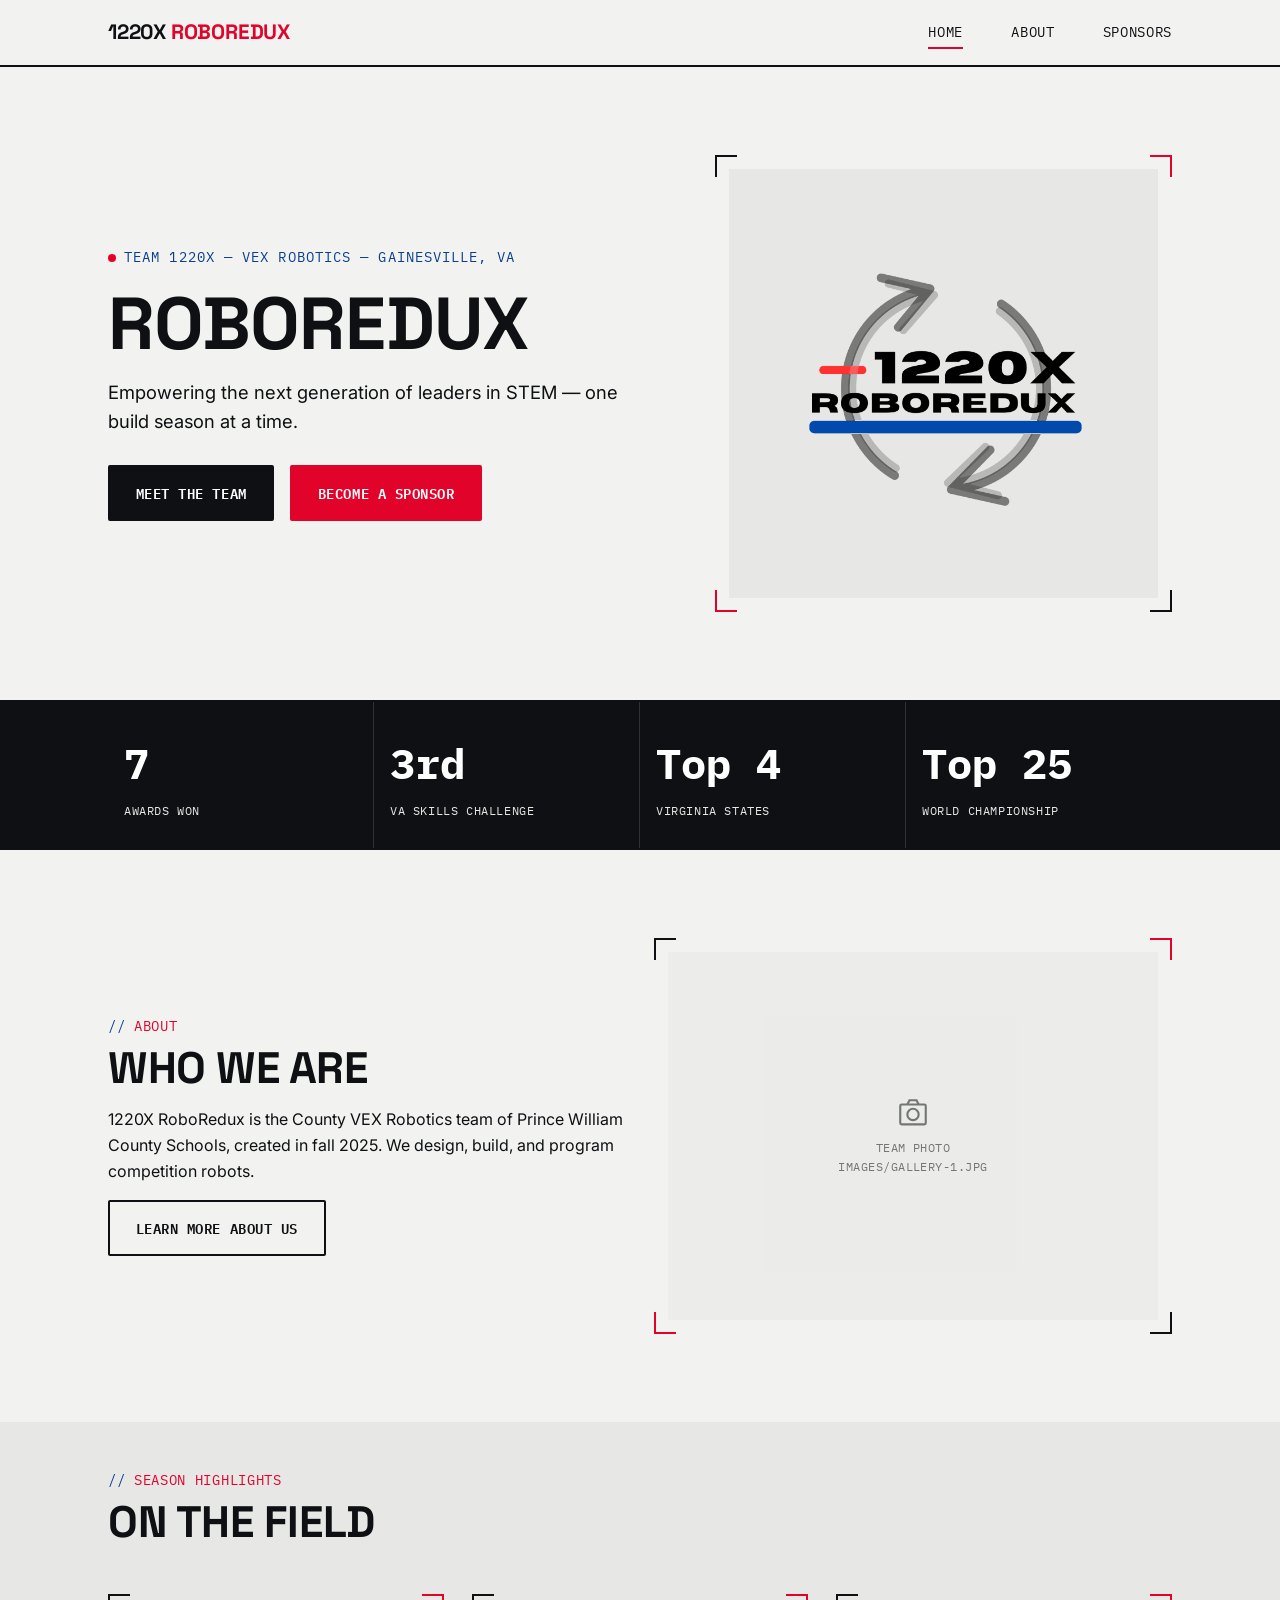
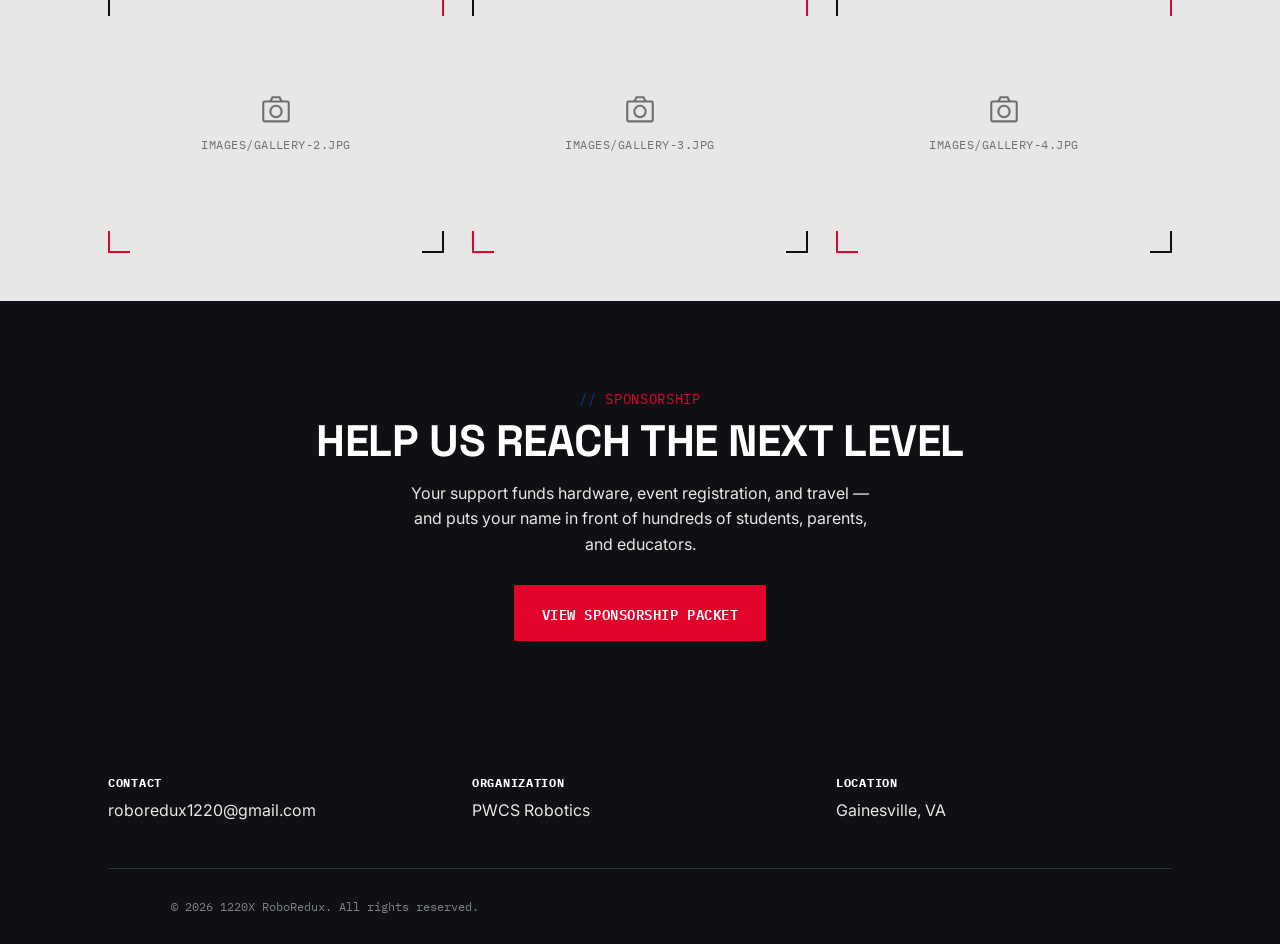
==== index.html @ c2a51fc7 "Increase max-width of hero image to 1500px" ====
<!DOCTYPE html>
<html lang="en">
<head>
  <meta charset="UTF-8">
  <meta name="viewport" content="width=device-width, initial-scale=1.0">
  <title>1220X RoboRedux | VEX Robotics Team</title>
  <meta name="description" content="1220X RoboRedux is a VEX Robotics team from Prince William County Schools in Gainesville, VA, competing and mentoring the next generation of STEM leaders.">

  <!-- Fonts: Space Grotesk (headings), IBM Plex Mono (labels/stats), Inter (body text) -->
  <link rel="preconnect" href="https://fonts.googleapis.com">
  <link rel="preconnect" href="https://fonts.gstatic.com" crossorigin>
  <link href="https://fonts.googleapis.com/css2?family=Space+Grotesk:wght@500;700&family=IBM+Plex+Mono:wght@500;600&family=Inter:wght@400;500;600&display=swap" rel="stylesheet">

  <link rel="stylesheet" href="css/style.css">
</head>
<body>

  <!-- ================= HEADER / NAV ================= -->
  <header class="site-header">
    <div class="container header-inner">
      <a href="index.html" class="logo">
        <!--
          ⚙️ ADD YOUR LOGO HERE (optional)
          See the comment above ".logo-img" in css/style.css for how to
          swap this text for an image once you have a logo file.
        -->
        <span class="logo-text">1220X <span class="logo-highlight">RoboRedux</span></span>
      </a>
      <nav aria-label="Primary">
        <button class="nav-toggle" aria-label="Toggle navigation menu" aria-expanded="false">
          <span></span><span></span><span></span>
        </button>
        <ul class="nav-list">
          <li><a href="index.html" aria-current="page">Home</a></li>
          <li><a href="about.html">About</a></li>
          <li><a href="sponsors.html">Sponsors</a></li>
        </ul>
      </nav>
    </div>
  </header>

  <!-- ================= HERO ================= -->
  <section class="hero">
    <div class="container hero-inner">
      <div>
        <span class="hero-id"><span class="dot"></span>Team 1220X — VEX Robotics — Gainesville, VA</span>

        <!-- ✏️ EDIT ME: your headline -->
        <h1>RoboRedux</h1>

        <!-- ✏️ EDIT ME: your tagline -->
        <p class="hero-tagline">Empowering the next generation of leaders in STEM — one build season at a time.</p>

        <div class="hero-actions">
          <a href="about.html" class="btn btn-dark">Meet the Team</a>
          <a href="sponsors.html" class="btn btn-primary">Become a Sponsor</a>
        </div>
      </div>

      <div class="frame">
        <!--
          This is your logo graphic (images/hero.png). It has a transparent
          background with white/light shapes, so it sits on a grey backing
          square (.hero-photo-bg, defined in css/style.css) to stay visible.
          Want a photo here instead? Delete the whole
          <div class="hero-photo-bg">...</div> block and follow the same
          pattern used for the other image spots on this site.
        -->
        <div class="hero-photo-bg" style="display: flex; align-items: center; justify-content: center;">
 <img src="images/hero.png" alt="1220X RoboRedux logo mark" style="width: 100%; max-width: 1500px; height: auto;">
</div>
      </div>
    </div>
  </section>

  <!-- ================= STAT STRIP ================= -->
  <section class="stat-strip">
    <div class="container stat-grid">
      <!-- ✏️ EDIT ME: update these each season -->
      <div class="stat">
        <div class="stat-value">7</div>
        <div class="stat-label">Awards Won</div>
      </div>
      <div class="stat">
        <div class="stat-value">3rd</div>
        <div class="stat-label">VA Skills Challenge</div>
      </div>
      <div class="stat">
        <div class="stat-value">Top 4</div>
        <div class="stat-label">Virginia States</div>
      </div>
      <div class="stat">
        <div class="stat-value">Top 25</div>
        <div class="stat-label">World Championship</div>
      </div>
    </div>
  </section>

  <!-- ================= WHO WE ARE TEASER ================= -->
  <section class="section">
    <div class="container grid grid--2" style="align-items:center;">
      <div>
        <span class="eyebrow">About</span>
        <h2>Who We Are</h2>
        <!-- ✏️ EDIT ME: short intro paragraph -->
        <p>1220X RoboRedux is the County VEX Robotics team of Prince William County Schools, created in fall 2025. We design, build, and program competition robots.</p>
        <a href="about.html" class="btn btn-outline">Learn More About Us</a>
      </div>
      <div class="frame">
        <!--
          ⚙️ ADD IMAGE HERE: a build-season or competition photo
          Save as images/gallery-1.jpg and swap in an <img> tag like the
          hero photo above.
        -->
        <div class="img-placeholder">
          <svg viewBox="0 0 24 24" fill="none" stroke="currentColor" stroke-width="1.5"><rect x="3" y="6" width="18" height="14" rx="1"/><path d="M8 6l1.5-3h5L16 6"/><circle cx="12" cy="13" r="4"/></svg>
          <span>Team photo<br>images/gallery-1.jpg</span>
        </div>
      </div>
    </div>
  </section>

  <!-- ================= PHOTO STRIP ================= -->
  <section class="section section--tight section--dim">
    <div class="container">
      <div class="section-head">
        <span class="eyebrow">Season Highlights</span>
        <h2>On the Field</h2>
      </div>
      <div class="grid grid--3">
        <!--
          ⚙️ ADD IMAGES HERE: three competition/build photos
          Save as images/gallery-2.jpg, images/gallery-3.jpg, images/gallery-4.jpg
          and replace each placeholder div with an <img> tag.
        -->
        <div class="frame">
          <div class="img-placeholder">
            <svg viewBox="0 0 24 24" fill="none" stroke="currentColor" stroke-width="1.5"><rect x="3" y="6" width="18" height="14" rx="1"/><path d="M8 6l1.5-3h5L16 6"/><circle cx="12" cy="13" r="4"/></svg>
            <span>images/gallery-2.jpg</span>
          </div>
        </div>
        <div class="frame">
          <div class="img-placeholder">
            <svg viewBox="0 0 24 24" fill="none" stroke="currentColor" stroke-width="1.5"><rect x="3" y="6" width="18" height="14" rx="1"/><path d="M8 6l1.5-3h5L16 6"/><circle cx="12" cy="13" r="4"/></svg>
            <span>images/gallery-3.jpg</span>
          </div>
        </div>
        <div class="frame">
          <div class="img-placeholder">
            <svg viewBox="0 0 24 24" fill="none" stroke="currentColor" stroke-width="1.5"><rect x="3" y="6" width="18" height="14" rx="1"/><path d="M8 6l1.5-3h5L16 6"/><circle cx="12" cy="13" r="4"/></svg>
            <span>images/gallery-4.jpg</span>
          </div>
        </div>
      </div>
    </div>
  </section>

  <!-- ================= SPONSOR CTA BAND ================= -->
  <section class="section cta-band">
    <div class="container">
      <span class="eyebrow" style="color:var(--red);">Sponsorship</span>
      <h2>Help Us Reach the Next Level</h2>
      <p>Your support funds hardware, event registration, and travel — and puts your name in front of hundreds of students, parents, and educators.</p>
      <a href="sponsors.html" class="btn btn-primary">View Sponsorship Packet</a>
    </div>
  </section>

  <!-- ================= FOOTER ================= -->
  <footer class="site-footer">
    <div class="container">
      <div class="footer-inner">
        <div class="footer-col">
          <h3>Contact</h3>
          <p><a href="mailto:roboredux1220@gmail.com">roboredux1220@gmail.com</a></p>
        </div>
        <div class="footer-col">
          <h3>Organization</h3>
          <p>PWCS Robotics</p>
        </div>
        <div class="footer-col">
          <h3>Location</h3>
          <p>Gainesville, VA</p>
        </div>
      </div>
      <p class="footer-bottom">&copy; 2026 1220X RoboRedux. All rights reserved.</p>
    </div>
  </footer>

  <script src="js/main.js"></script>
</body>
</html>
---- css/style.css ----
/* =========================================================================
   1220X ROBOREDUX — SITE STYLESHEET
   =========================================================================
   HOW THIS FILE IS ORGANIZED
   1. Fonts
   2. Design tokens (colors, spacing, type) -- CHANGE YOUR COLORS HERE
   3. Reset / base element styles
   4. Layout helpers (container, section, grid)
   5. Buttons
   6. Site header / navigation
   7. "Frame" corner-bracket component (used around photo placeholders)
   8. Hero section
   9. Stat strip ("By the Numbers")
   10. Eyebrow labels + section headings
   11. Cards (info cards, team cards, sponsor tier cards)
   12. Payment / info panel
   13. CTA band (the colored "become a sponsor" banner)
   14. Image placeholder component
   15. Footer
   16. Responsive breakpoints
   17. Motion + accessibility
   ========================================================================= */

/* -------------------------------------------------------------------------
   1. FONTS
   Loaded from Google Fonts in the <head> of each HTML page, not here.
   Space Grotesk  = headings / display text
   IBM Plex Mono  = labels, stats, tags (gives it a "telemetry / readout" feel)
   Inter          = body paragraph text
------------------------------------------------------------------------- */

/* -------------------------------------------------------------------------
   2. DESIGN TOKENS
   ⚙️ EDIT ME: this is the fastest way to reskin the whole site.
   Right now these are pulled from the sponsorship packet's palette
   (black, red, blue) plus tier colors for Bronze/Silver/Gold.
------------------------------------------------------------------------- */
:root {
  /* core palette */
  --ink: #0e1013;         /* near-black, used for text + dark panels */
  --paper: #f2f3f1;       /* page background */
  --paper-dim: #e7e8e5;   /* slightly darker panel background */
  --line: #d3d5d2;        /* hairline borders / dividers */
  --white: #ffffff;

  /* brand accents -- swap these for your exact team colors any time */
  --red: #e2032b;
  --blue: #0b3d91;

  /* sponsorship tier colors */
  --bronze: #b5651d;
  --silver: #8f929a;
  --gold: #c9982b;

  /* type */
  --font-display: "Space Grotesk", "Arial Black", sans-serif;
  --font-mono: "IBM Plex Mono", ui-monospace, monospace;
  --font-body: "Inter", system-ui, -apple-system, sans-serif;

  /* spacing scale */
  --space-xs: 0.5rem;
  --space-sm: 1rem;
  --space-md: 1.75rem;
  --space-lg: 3rem;
  --space-xl: 5.5rem;

  /* layout */
  --container-w: 1120px;
  --radius: 2px; /* keep corners sharp/technical -- raise this if you want a softer look */
}

/* -------------------------------------------------------------------------
   3. RESET / BASE
------------------------------------------------------------------------- */
* { box-sizing: border-box; }
html { scroll-behavior: smooth; }

body {
  margin: 0;
  background: var(--paper);
  color: var(--ink);
  font-family: var(--font-body);
  font-size: 16px;
  line-height: 1.6;
  -webkit-font-smoothing: antialiased;
}

img { max-width: 100%; display: block; }

h1, h2, h3, h4 {
  font-family: var(--font-display);
  font-weight: 700;
  line-height: 1.05;
  margin: 0 0 var(--space-sm);
  letter-spacing: -0.01em;
}

h1 { font-size: clamp(2.6rem, 6vw, 4.6rem); text-transform: uppercase; }
h2 { font-size: clamp(1.9rem, 4vw, 2.75rem); text-transform: uppercase; }
h3 { font-size: 1.25rem; }

p { margin: 0 0 var(--space-sm); max-width: 62ch; }

a { color: inherit; text-decoration: none; }

ul { margin: 0; padding: 0; list-style: none; }

/* keyboard focus visibility -- do not remove, this matters for accessibility */
a:focus-visible,
button:focus-visible {
  outline: 2px solid var(--blue);
  outline-offset: 3px;
}

/* -------------------------------------------------------------------------
   4. LAYOUT HELPERS
------------------------------------------------------------------------- */
.container {
  width: 100%;
  max-width: var(--container-w);
  margin: 0 auto;
  padding: 0 var(--space-md);
}

.section {
  padding: var(--space-xl) 0;
}

.section--tight {
  padding: var(--space-lg) 0;
}

.section--dim {
  background: var(--paper-dim);
}

.grid {
  display: grid;
  gap: var(--space-md);
}

@media (min-width: 760px) {
  .grid--2 { grid-template-columns: 1fr 1fr; }
  .grid--3 { grid-template-columns: repeat(3, 1fr); }
  .grid--4 { grid-template-columns: repeat(4, 1fr); }
}

/* -------------------------------------------------------------------------
   5. BUTTONS
------------------------------------------------------------------------- */
.btn {
  display: inline-flex;
  align-items: center;
  gap: 0.5rem;
  font-family: var(--font-mono);
  font-size: 0.85rem;
  font-weight: 600;
  letter-spacing: 0.04em;
  text-transform: uppercase;
  padding: 0.95rem 1.6rem;
  border: 2px solid var(--ink);
  border-radius: var(--radius);
  cursor: pointer;
  transition: transform 0.15s ease, background 0.15s ease, color 0.15s ease;
}

.btn-primary {
  background: var(--red);
  border-color: var(--red);
  color: var(--white);
}
.btn-primary:hover { background: #b80322; border-color: #b80322; }

.btn-dark {
  background: var(--ink);
  border-color: var(--ink);
  color: var(--white);
}
.btn-dark:hover { background: #000; }

.btn-outline {
  background: transparent;
  border-color: var(--ink);
  color: var(--ink);
}
.btn-outline:hover { background: var(--ink); color: var(--white); }

/* used on dark backgrounds (CTA bands) */
.btn-on-dark {
  background: var(--white);
  border-color: var(--white);
  color: var(--ink);
}
.btn-on-dark:hover { background: var(--red); border-color: var(--red); color: var(--white); }

.btn:hover { transform: translateY(-2px); }

/* -------------------------------------------------------------------------
   6. SITE HEADER / NAVIGATION
------------------------------------------------------------------------- */
.site-header {
  position: sticky;
  top: 0;
  z-index: 50;
  background: var(--paper);
  border-bottom: 2px solid var(--ink);
}

.header-inner {
  display: flex;
  align-items: center;
  justify-content: space-between;
  padding-top: var(--space-sm);
  padding-bottom: var(--space-sm);
}

.logo {
  display: flex;
  align-items: center;
  gap: 0.6rem;
}

/*
  ⚙️ ADD YOUR LOGO IMAGE HERE
  Right now the logo is just styled text so the site works before you have
  a logo file. To swap in your real logo:
    1. Save your logo as images/logo.png
    2. Replace the <span class="logo-text">...</span> block in each HTML
       file's header with:
       <img src="images/logo.png" alt="1220X RoboRedux logo" class="logo-img">
    3. Uncomment the .logo-img rule below if you need to resize it.
*/
/*
.logo-img { height: 40px; width: auto; }
*/

.logo-text {
  font-family: var(--font-display);
  font-weight: 700;
  font-size: 1.3rem;
  text-transform: uppercase;
  letter-spacing: -0.01em;
}
.logo-highlight { color: var(--red); }

.nav-list {
  display: flex;
  align-items: center;
  gap: var(--space-lg);
  font-family: var(--font-mono);
  font-size: 0.85rem;
  text-transform: uppercase;
  letter-spacing: 0.05em;
}

.nav-list a {
  position: relative;
  padding: 0.25rem 0;
}
.nav-list a::after {
  content: "";
  position: absolute;
  left: 0; right: 0; bottom: -4px;
  height: 2px;
  background: var(--red);
  transform: scaleX(0);
  transform-origin: left;
  transition: transform 0.2s ease;
}
.nav-list a:hover::after,
.nav-list a[aria-current="page"]::after {
  transform: scaleX(1);
}

.nav-toggle {
  display: none;
  flex-direction: column;
  justify-content: center;
  gap: 5px;
  width: 32px;
  height: 32px;
  background: transparent;
  border: none;
  cursor: pointer;
  padding: 0;
}
.nav-toggle span {
  display: block;
  height: 2px;
  background: var(--ink);
}

/* -------------------------------------------------------------------------
   7. "FRAME" CORNER-BRACKET COMPONENT
   A recurring visual motif (like a camera/vision targeting frame) that nods
   to the team's sensor + autonomous-programming work. Wraps photo
   placeholders and a couple of highlighted panels around the site.
------------------------------------------------------------------------- */
.frame {
  position: relative;
  padding: 14px;
}
.frame::before,
.frame::after {
  content: "";
  position: absolute;
  inset: 0;
  background-repeat: no-repeat;
  background-size: 22px 22px;
  pointer-events: none;
}
.frame::before {
  background-image:
    linear-gradient(to right, var(--ink) 2px, transparent 2px),
    linear-gradient(to bottom, var(--ink) 2px, transparent 2px),
    linear-gradient(to left, var(--ink) 2px, transparent 2px),
    linear-gradient(to top, var(--ink) 2px, transparent 2px);
  background-position: top left, top left, bottom right, bottom right;
}
.frame::after {
  background-image:
    linear-gradient(to left, var(--red) 2px, transparent 2px),
    linear-gradient(to bottom, var(--red) 2px, transparent 2px),
    linear-gradient(to right, var(--red) 2px, transparent 2px),
    linear-gradient(to top, var(--red) 2px, transparent 2px);
  background-position: top right, top right, bottom left, bottom left;
}

/* -------------------------------------------------------------------------
   8. HERO
------------------------------------------------------------------------- */
.hero {
  padding: var(--space-xl) 0;
}

.hero-inner {
  display: grid;
  gap: var(--space-lg);
  align-items: center;
}

@media (min-width: 860px) {
  .hero-inner { grid-template-columns: 1.1fr 0.9fr; }
}

.hero-id {
  font-family: var(--font-mono);
  font-size: 0.85rem;
  letter-spacing: 0.08em;
  text-transform: uppercase;
  color: var(--blue);
  display: flex;
  align-items: center;
  gap: 0.5rem;
  margin-bottom: var(--space-sm);
}
.hero-id .dot {
  width: 8px;
  height: 8px;
  border-radius: 50%;
  background: var(--red);
  animation: pulse 1.6s ease-in-out infinite;
}

.hero-tagline {
  font-size: 1.15rem;
  max-width: 46ch;
}

.hero-actions {
  display: flex;
  flex-wrap: wrap;
  gap: var(--space-sm);
  margin-top: var(--space-md);
}

/* -------------------------------------------------------------------------
   9. STAT STRIP ("By the Numbers")
------------------------------------------------------------------------- */
.stat-strip {
  border-top: 2px solid var(--ink);
  border-bottom: 2px solid var(--ink);
  background: var(--ink);
  color: var(--paper);
}

.stat-grid {
  display: grid;
  grid-template-columns: repeat(2, 1fr);
}
@media (min-width: 700px) {
  .stat-grid { grid-template-columns: repeat(4, 1fr); }
}

.stat {
  padding: var(--space-md) var(--space-sm);
  border-right: 1px solid rgba(242, 243, 241, 0.15);
  border-bottom: 1px solid rgba(242, 243, 241, 0.15);
}
.stat:nth-child(2n) { border-right: none; }
@media (min-width: 700px) {
  .stat:nth-child(2n) { border-right: 1px solid rgba(242, 243, 241, 0.15); }
  .stat:nth-child(4n) { border-right: none; }
  .stat { border-bottom: none; }
}

.stat-value {
  font-family: var(--font-mono);
  font-size: clamp(1.9rem, 4vw, 2.6rem);
  font-weight: 700;
  color: var(--white);
}
.stat-label {
  font-family: var(--font-mono);
  font-size: 0.75rem;
  text-transform: uppercase;
  letter-spacing: 0.05em;
  color: var(--paper-dim);
  margin-top: 0.25rem;
}

/* -------------------------------------------------------------------------
   10. EYEBROWS + SECTION HEADINGS
------------------------------------------------------------------------- */
.eyebrow {
  font-family: var(--font-mono);
  font-size: 0.85rem;
  color: var(--red);
  text-transform: uppercase;
  letter-spacing: 0.05em;
  margin-bottom: var(--space-xs);
  display: block;
}
.eyebrow::before { content: "// "; color: var(--blue); }

.section-head {
  max-width: 60ch;
  margin-bottom: var(--space-lg);
}

/* -------------------------------------------------------------------------
   11. CARDS
------------------------------------------------------------------------- */
.card {
  background: var(--white);
  border: 2px solid var(--ink);
  padding: var(--space-md);
}

.info-card h3 { margin-bottom: 0.5rem; }
.info-card p { margin-bottom: 0; font-size: 0.95rem; }

/* team member placeholder cards */
.team-card {
  text-align: center;
}
.team-card h4 {
  font-family: var(--font-display);
  font-size: 1rem;
  text-transform: uppercase;
  margin: var(--space-sm) 0 0.15rem;
}
.team-card p {
  font-family: var(--font-mono);
  font-size: 0.8rem;
  color: var(--blue);
  margin: 0;
}

/* sponsorship tier cards */
.tier-card {
  background: var(--white);
  border: 2px solid var(--ink);
  display: flex;
  flex-direction: column;
}
.tier-head {
  padding: var(--space-md);
  color: var(--white);
}
.tier-card--bronze .tier-head { background: var(--bronze); }
.tier-card--silver .tier-head { background: var(--silver); }
.tier-card--gold .tier-head { background: var(--gold); }

.tier-name {
  font-family: var(--font-mono);
  text-transform: uppercase;
  letter-spacing: 0.06em;
  font-size: 0.9rem;
  margin-bottom: 0.35rem;
}
.tier-price {
  font-family: var(--font-display);
  font-size: 1.6rem;
  font-weight: 700;
}

.tier-benefits {
  padding: var(--space-md);
  flex: 1;
}
.tier-benefits li {
  display: flex;
  gap: 0.6rem;
  padding: 0.5rem 0;
  border-bottom: 1px solid var(--line);
  font-size: 0.95rem;
}
.tier-benefits li:last-child { border-bottom: none; }
.tier-benefits li::before {
  content: "+";
  font-family: var(--font-mono);
  color: var(--red);
  font-weight: 700;
}

/* -------------------------------------------------------------------------
   12. PAYMENT / INFO PANEL
------------------------------------------------------------------------- */
.panel {
  background: var(--paper-dim);
  border-left: 4px solid var(--blue);
  padding: var(--space-md) var(--space-lg);
}
.panel h3 { margin-bottom: var(--space-sm); }
.panel-row {
  display: flex;
  gap: 0.75rem;
  padding: 0.6rem 0;
  border-bottom: 1px solid var(--line);
  font-size: 0.95rem;
}
.panel-row:last-child { border-bottom: none; }
.panel-row strong {
  font-family: var(--font-mono);
  font-size: 0.8rem;
  text-transform: uppercase;
  color: var(--blue);
  min-width: 9rem;
  flex-shrink: 0;
}

/* -------------------------------------------------------------------------
   13. CTA BAND
------------------------------------------------------------------------- */
.cta-band {
  background: var(--ink);
  color: var(--white);
  text-align: center;
}
.cta-band h2 { color: var(--white); }
.cta-band p {
  max-width: 46ch;
  margin: 0 auto var(--space-md);
  color: var(--paper-dim);
}
.cta-band .btn { margin: 0 0.4rem; }

/* -------------------------------------------------------------------------
   14. IMAGE PLACEHOLDER
   Used everywhere a real photo will eventually go. See the HTML comments
   next to each one for the exact filename to use when you add your image.
------------------------------------------------------------------------- */
.img-placeholder {
  aspect-ratio: 4 / 3;
  background: var(--paper-dim);
  display: flex;
  flex-direction: column;
  align-items: center;
  justify-content: center;
  gap: 0.5rem;
  color: var(--ink);
  opacity: 0.55;
}
.img-placeholder--wide { aspect-ratio: 16 / 9; }
.img-placeholder--square { aspect-ratio: 1 / 1; }
.img-placeholder svg { width: 34px; height: 34px; }
.img-placeholder span {
  font-family: var(--font-mono);
  font-size: 0.75rem;
  text-transform: uppercase;
  letter-spacing: 0.04em;
  text-align: center;
  padding: 0 1rem;
}

/* -------------------------------------------------------------------------
   15. FOOTER
------------------------------------------------------------------------- */
.site-footer {
  background: var(--ink);
  color: var(--paper-dim);
  padding: var(--space-lg) 0 var(--space-md);
}
.footer-inner {
  display: grid;
  gap: var(--space-md);
  padding-bottom: var(--space-md);
  border-bottom: 1px solid rgba(242, 243, 241, 0.15);
}
@media (min-width: 700px) {
  .footer-inner { grid-template-columns: repeat(3, 1fr); }
}
.footer-col h3 {
  font-family: var(--font-mono);
  font-size: 0.75rem;
  text-transform: uppercase;
  letter-spacing: 0.06em;
  color: var(--white);
  margin-bottom: 0.5rem;
}
.footer-col a:hover { color: var(--red); }
.footer-bottom {
  font-family: var(--font-mono);
  font-size: 0.75rem;
  text-align: center;
  padding-top: var(--space-md);
  margin: 0;
  color: rgba(242, 243, 241, 0.5);
}

/* -------------------------------------------------------------------------
   16. RESPONSIVE — MOBILE NAV
------------------------------------------------------------------------- */
@media (max-width: 759px) {
  .nav-toggle { display: flex; }

  .nav-list {
    position: absolute;
    top: 100%;
    left: 0;
    right: 0;
    flex-direction: column;
    align-items: flex-start;
    gap: 0;
    background: var(--paper);
    border-bottom: 2px solid var(--ink);
    max-height: 0;
    overflow: hidden;
    transition: max-height 0.25s ease;
  }
  .nav-list.is-open { max-height: 260px; }
  .nav-list li { width: 100%; }
  .nav-list a {
    display: block;
    padding: 1rem var(--space-md);
    width: 100%;
  }

  .panel-row { flex-direction: column; gap: 0.15rem; }
  .panel-row strong { min-width: 0; }
}

/* -------------------------------------------------------------------------
   17. MOTION + ACCESSIBILITY
------------------------------------------------------------------------- */
@keyframes pulse {
  0%, 100% { opacity: 1; }
  50% { opacity: 0.25; }
}

@media (prefers-reduced-motion: reduce) {
  html { scroll-behavior: auto; }
  .hero-id .dot { animation: none; }
  .btn:hover { transform: none; }
}

/* -------------------------------------------------------------------------
   18. HERO PHOTO BACKGROUND (for logos/graphics with transparent backgrounds)
------------------------------------------------------------------------- */
.hero-photo-bg {
  aspect-ratio: 1 / 1;
  background: var(--paper-dim);
  display: flex;
  align-items: center;
  justify-content: center;
  padding: var(--space-lg);
}
.hero-photo-bg img {
  max-width: 75%;
  max-height: 75%;
  object-fit: contain;
}

/* -------------------------------------------------------------------------
   19. SPONSOR WALL (companies who currently sponsor the team)
------------------------------------------------------------------------- */
.sponsor-card { text-align: left; }
.sponsor-card .frame { margin-bottom: var(--space-sm); }
.sponsor-card h4 {
  font-family: var(--font-display);
  font-size: 1.05rem;
  text-transform: uppercase;
  margin: 0 0 0.35rem;
}
.sponsor-card p { font-size: 0.9rem; margin-bottom: 0; }

.tier-badge {
  display: inline-block;
  font-family: var(--font-mono);
  font-size: 0.7rem;
  text-transform: uppercase;
  letter-spacing: 0.05em;
  padding: 0.2rem 0.6rem;
  border-radius: 999px;
  color: var(--white);
  margin-bottom: 0.5rem;
}
.tier-badge--bronze { background: var(--bronze); }
.tier-badge--silver { background: var(--silver); }
.tier-badge--gold { background: var(--gold); }

/* -------------------------------------------------------------------------
   20. CENTERED WRAPPING GRID (roster + sponsor wall, so a leftover
   row of cards centers instead of sitting flush left)
------------------------------------------------------------------------- */
.center-grid {
  display: flex;
  flex-wrap: wrap;
  justify-content: center;
  gap: var(--space-md);
}
.center-grid > * {
  flex: 1 1 260px;
  max-width: 320px;
}
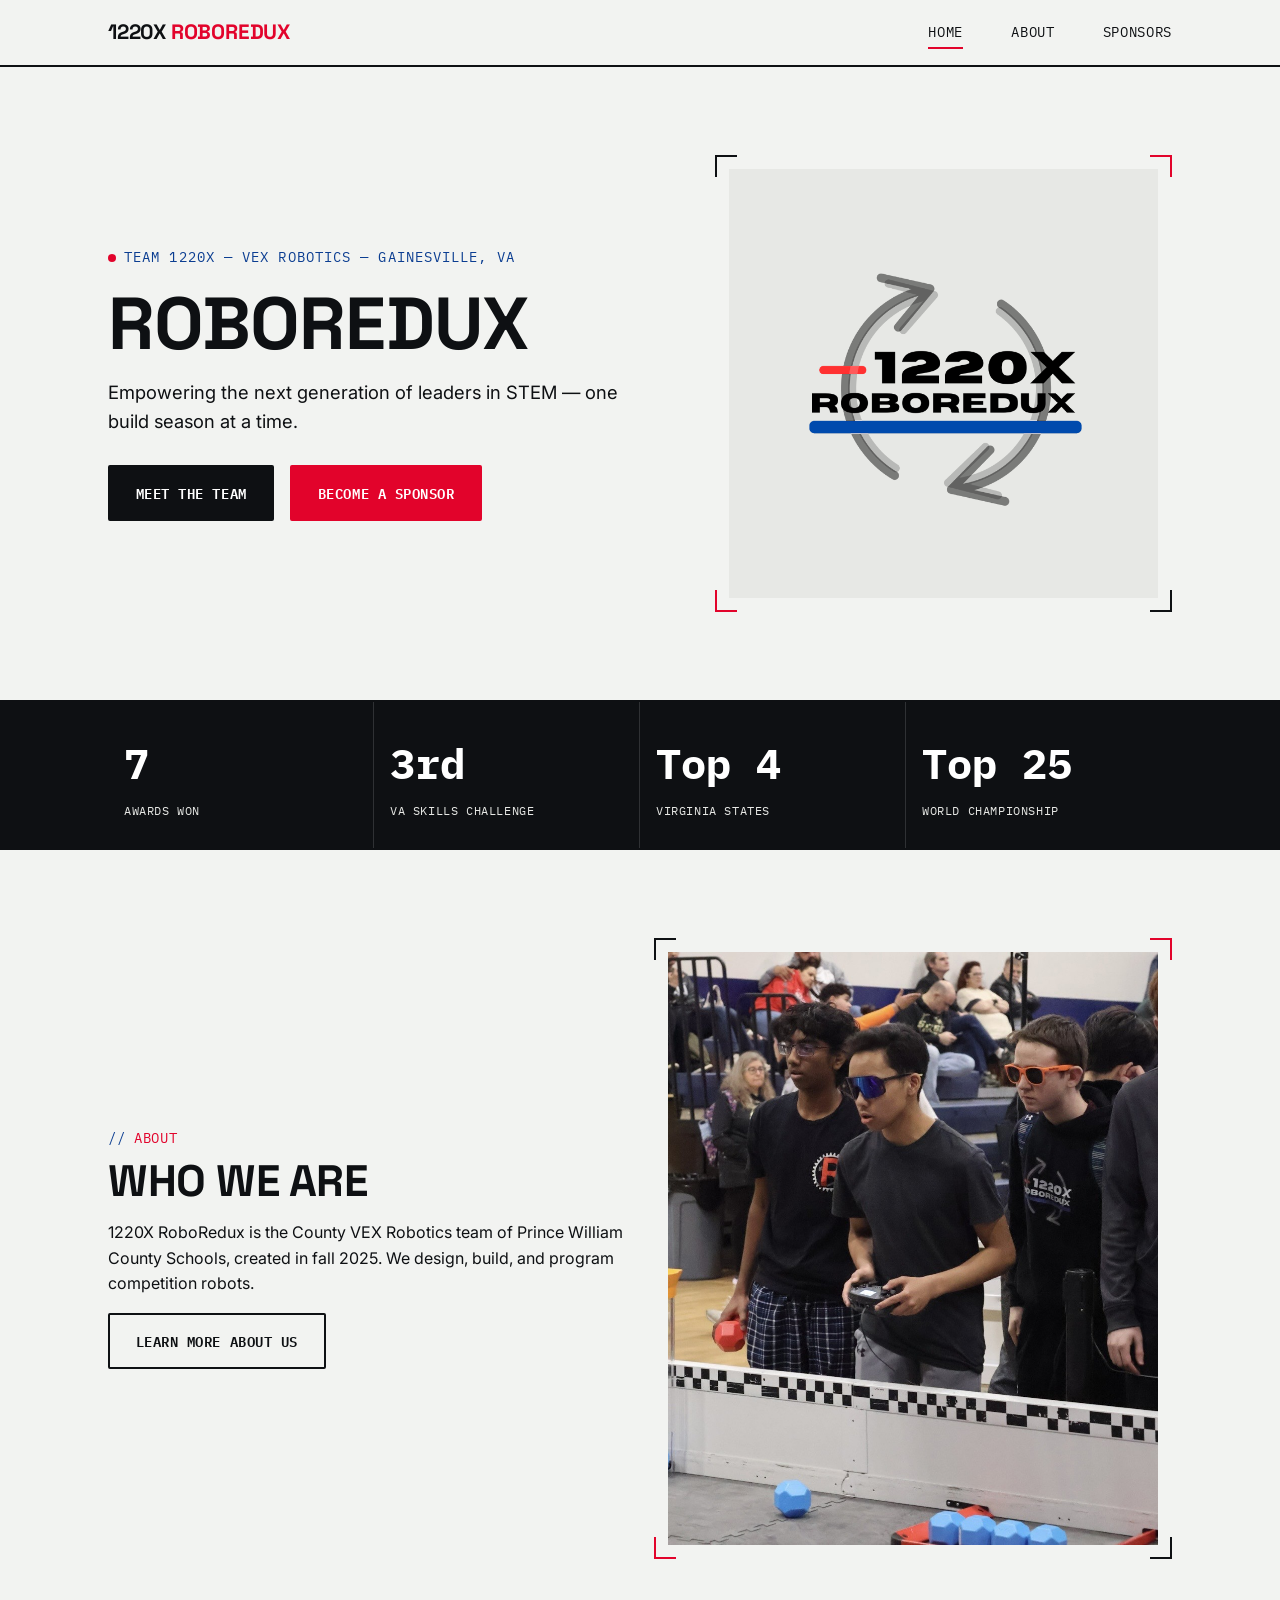
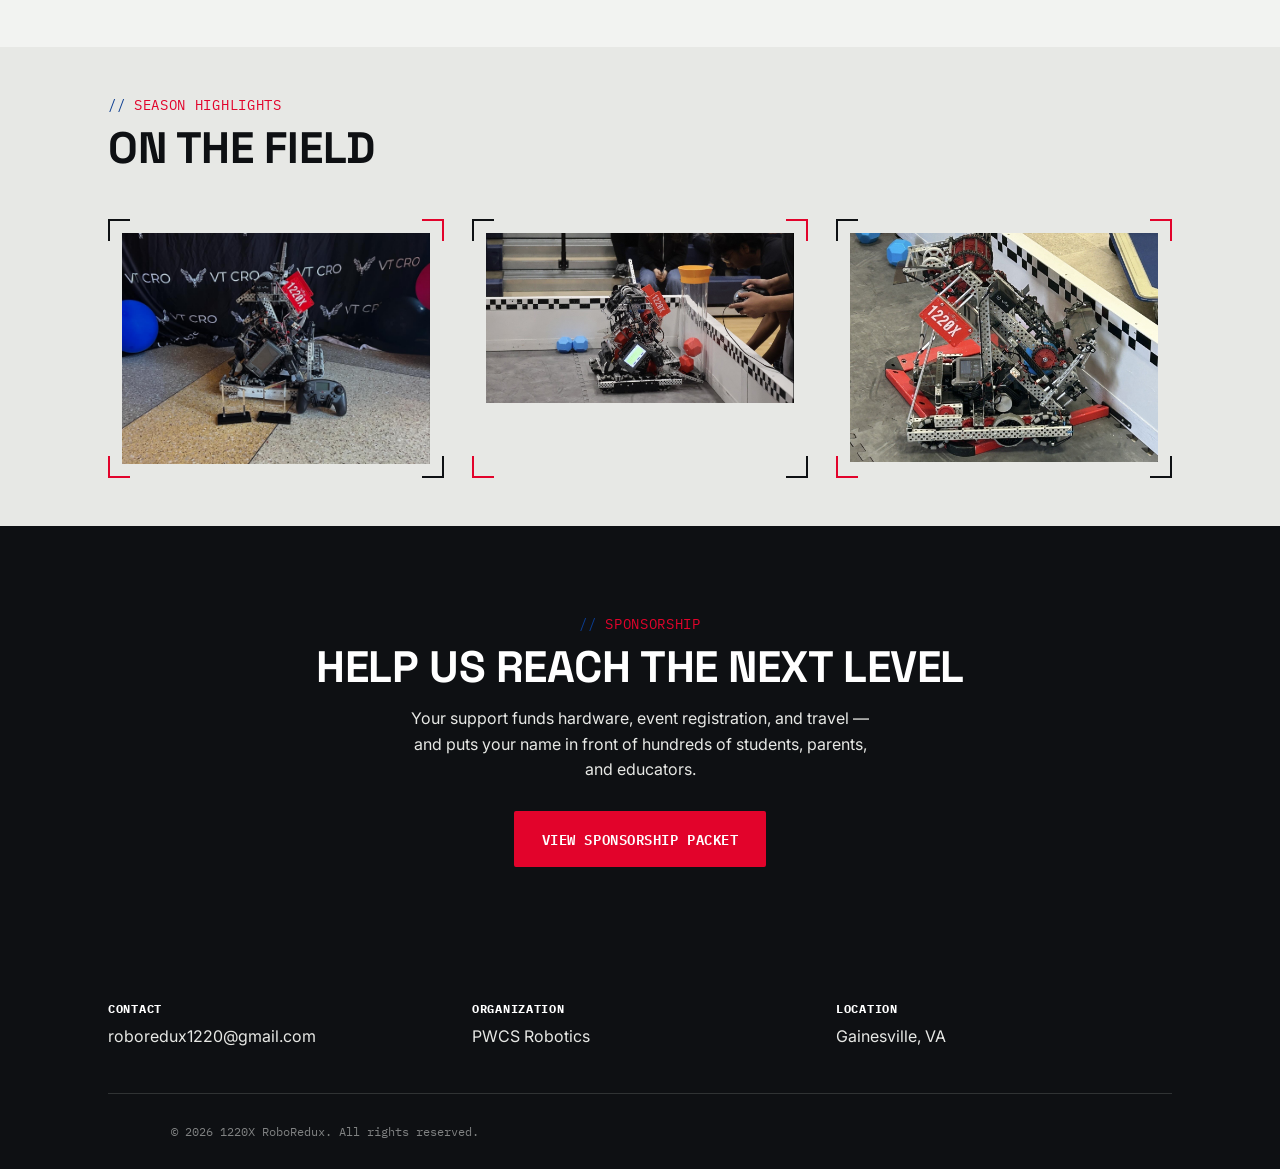
==== commit 1d7b9e18: "Update gallery to use <img> tags instead of placeholders Replaced image placeholders with actual <im" ====
--- a/index.html
+++ b/index.html
@@ -67,7 +67,7 @@
           pattern used for the other image spots on this site.
         -->
         <div class="hero-photo-bg" style="display: flex; align-items: center; justify-content: center;">
- <img src="images/hero.png" alt="1220X RoboRedux logo mark" style="width: 100%; max-width: 1500px; height: auto;">
+ <img src="images/hero.png" alt="1220X RoboRedux logo mark" style="width: 100%; max-width: 2200px; height: auto;">
 </div>
       </div>
     </div>
@@ -112,10 +112,7 @@
           Save as images/gallery-1.jpg and swap in an <img> tag like the
           hero photo above.
         -->
-        <div class="img-placeholder">
-          <svg viewBox="0 0 24 24" fill="none" stroke="currentColor" stroke-width="1.5"><rect x="3" y="6" width="18" height="14" rx="1"/><path d="M8 6l1.5-3h5L16 6"/><circle cx="12" cy="13" r="4"/></svg>
-          <span>Team photo<br>images/gallery-1.jpg</span>
-        </div>
+        <img src="images/gallery-1.jpg" alt="1220X RoboRedux build field match photo">
       </div>
     </div>
   </section>
@@ -134,22 +131,13 @@
           and replace each placeholder div with an <img> tag.
         -->
         <div class="frame">
-          <div class="img-placeholder">
-            <svg viewBox="0 0 24 24" fill="none" stroke="currentColor" stroke-width="1.5"><rect x="3" y="6" width="18" height="14" rx="1"/><path d="M8 6l1.5-3h5L16 6"/><circle cx="12" cy="13" r="4"/></svg>
-            <span>images/gallery-2.jpg</span>
-          </div>
+         <img src="images/gallery-2.jpg" alt="1220X RoboRedux build season photo">
         </div>
         <div class="frame">
-          <div class="img-placeholder">
-            <svg viewBox="0 0 24 24" fill="none" stroke="currentColor" stroke-width="1.5"><rect x="3" y="6" width="18" height="14" rx="1"/><path d="M8 6l1.5-3h5L16 6"/><circle cx="12" cy="13" r="4"/></svg>
-            <span>images/gallery-3.jpg</span>
-          </div>
+          <img src="images/gallery-3.jpg" alt="1220X RoboRedux build season photo">
         </div>
         <div class="frame">
-          <div class="img-placeholder">
-            <svg viewBox="0 0 24 24" fill="none" stroke="currentColor" stroke-width="1.5"><rect x="3" y="6" width="18" height="14" rx="1"/><path d="M8 6l1.5-3h5L16 6"/><circle cx="12" cy="13" r="4"/></svg>
-            <span>images/gallery-4.jpg</span>
-          </div>
+         <img src="images/gallery-4.jpg" alt="1220X RoboRedux build season photo">
         </div>
       </div>
     </div>
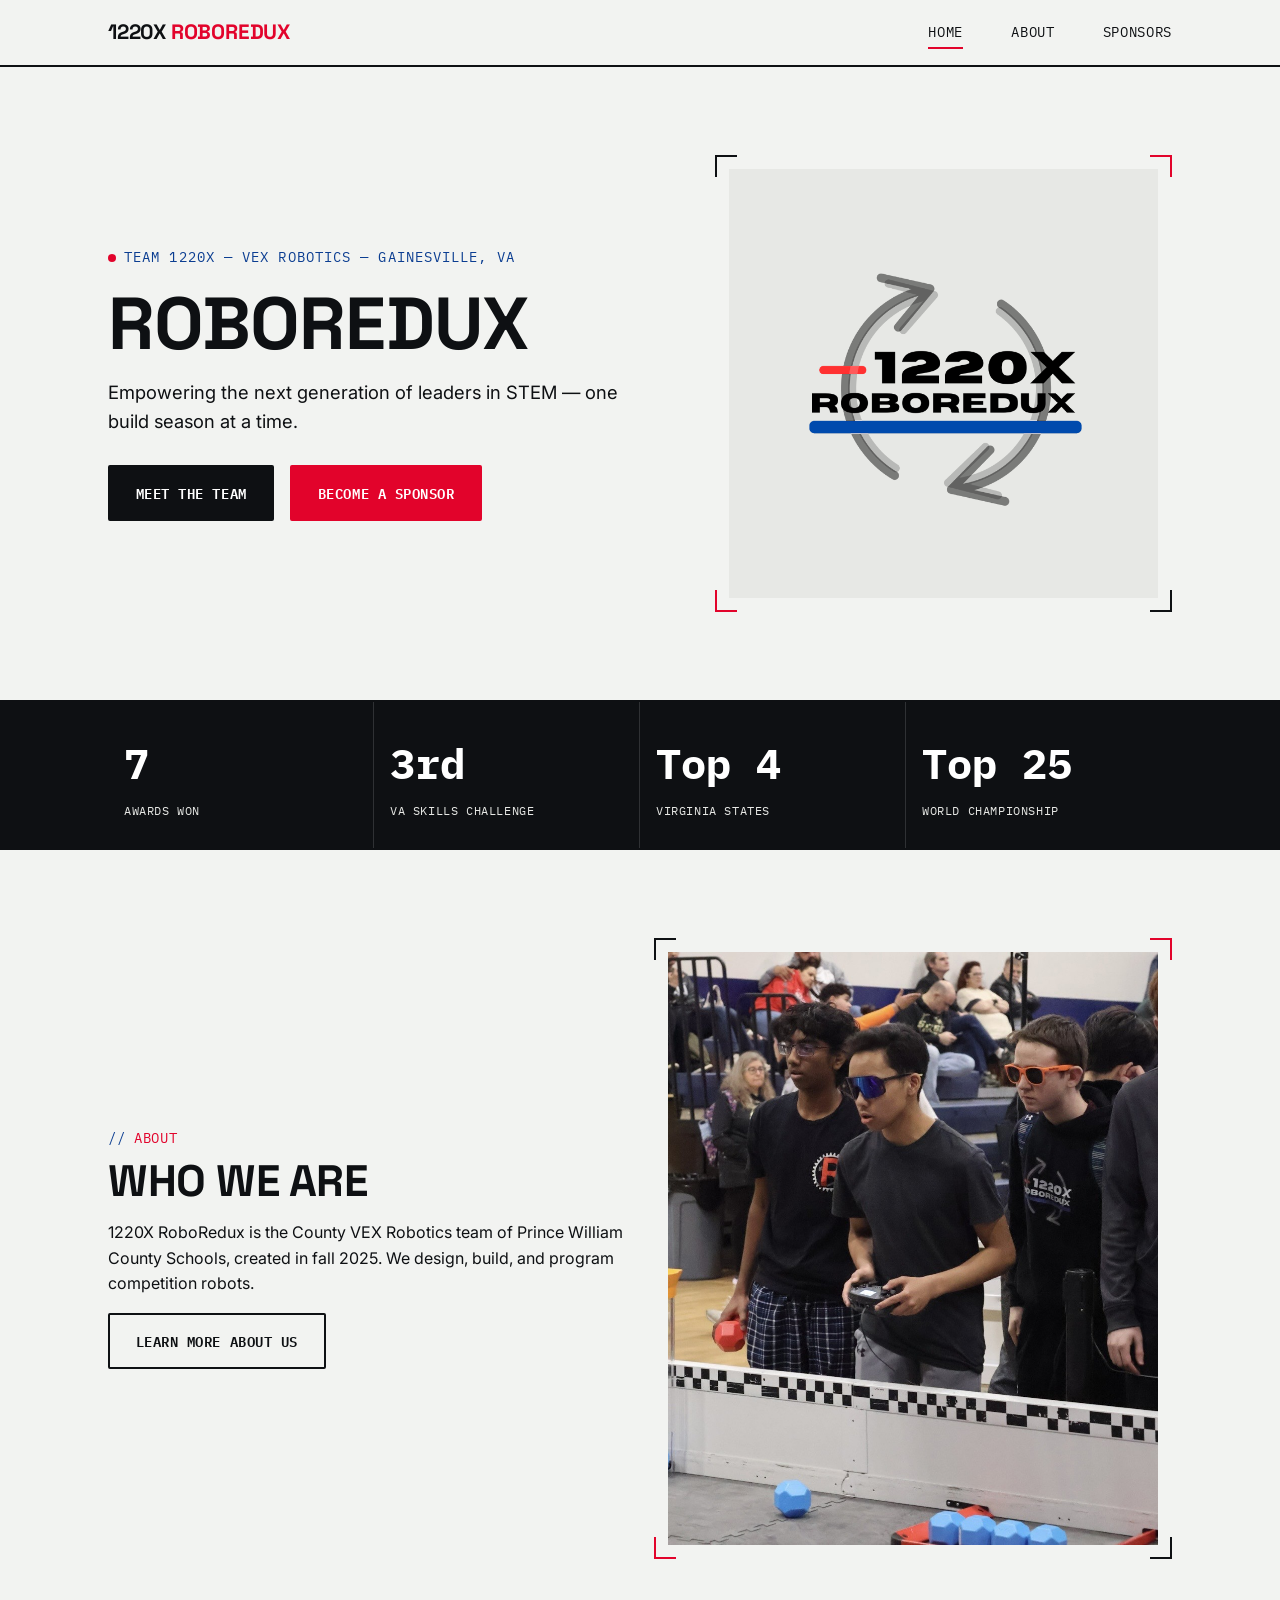
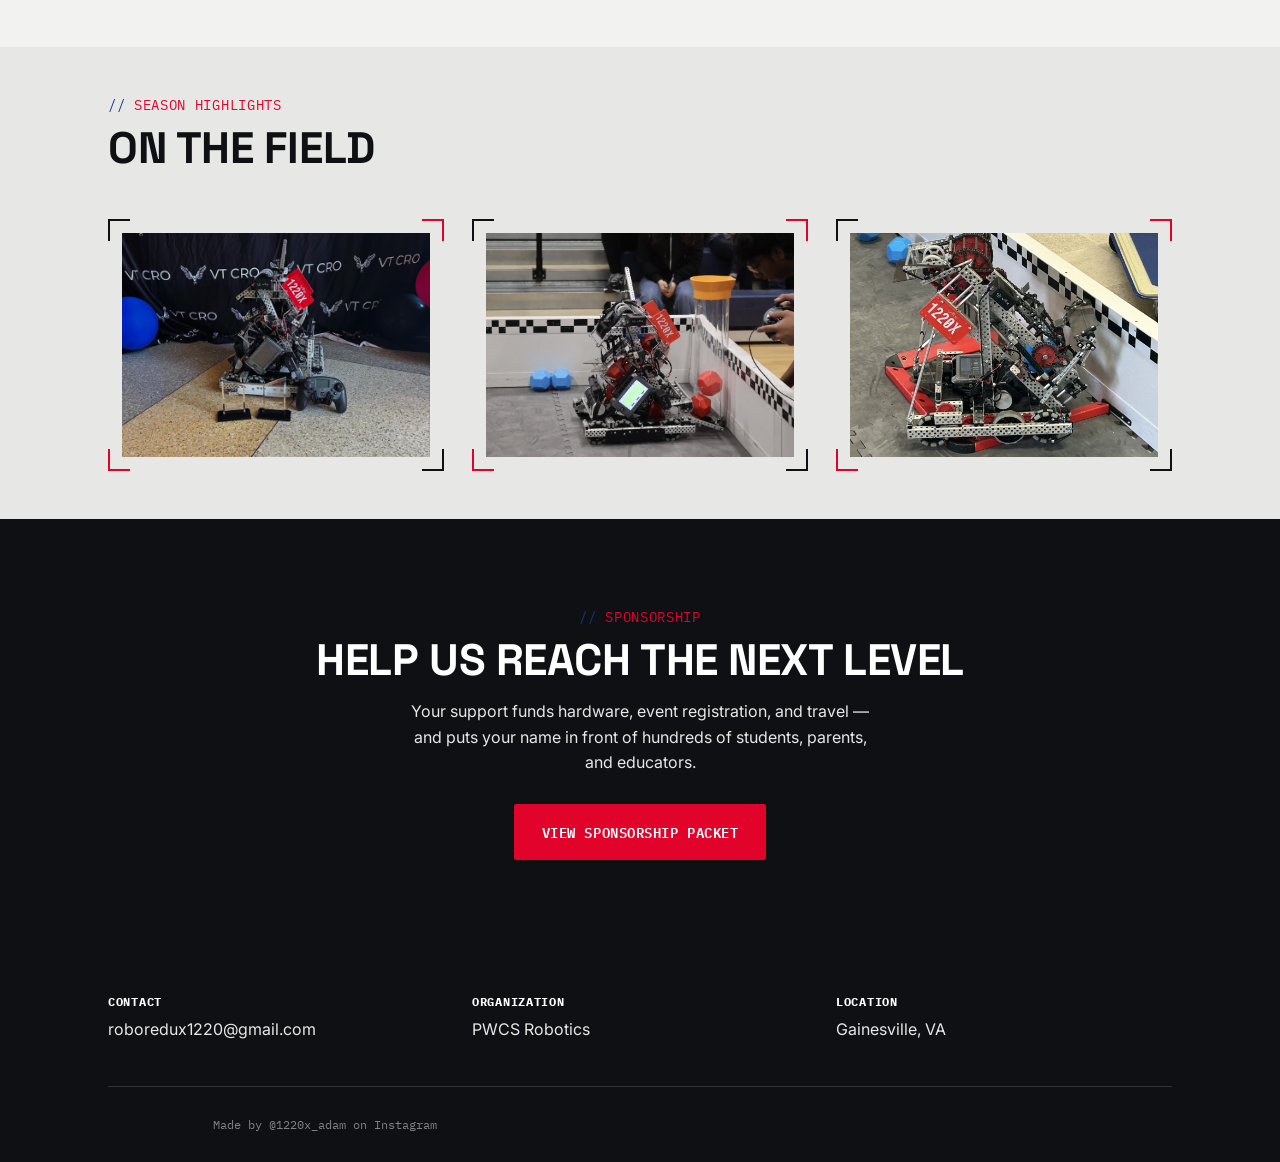
==== commit e6ffef44: "Update footer to credit Instagram handle" ====
--- a/index.html
+++ b/index.html
@@ -149,7 +149,7 @@
       <span class="eyebrow" style="color:var(--red);">Sponsorship</span>
       <h2>Help Us Reach the Next Level</h2>
       <p>Your support funds hardware, event registration, and travel — and puts your name in front of hundreds of students, parents, and educators.</p>
-      <a href="sponsors.html" class="btn btn-primary">View Sponsorship Packet</a>
+      <a href="sponsorship-packet.pdf" class="btn btn-primary" target="_blank" rel="noopener">View Sponsorship Packet</a>
     </div>
   </section>
 
@@ -170,7 +170,7 @@
           <p>Gainesville, VA</p>
         </div>
       </div>
-      <p class="footer-bottom">&copy; 2026 1220X RoboRedux. All rights reserved.</p>
+      <p class="footer-bottom">Made by <a href="https://www.instagram.com/1220x_adam" target="_blank" rel="noopener">@1220x_adam</a> on Instagram</p>
     </div>
   </footer>
 
--- a/css/style.css
+++ b/css/style.css
@@ -724,3 +724,57 @@
   flex: 1 1 260px;
   max-width: 320px;
 }
+
+/* -------------------------------------------------------------------------
+   21. SPONSOR LOGO SIZING FIX
+   Sponsor logos are different shapes/sizes, so without a fixed box they
+   made the two sponsor cards uneven heights. This locks every sponsor
+   logo into the same size box (16:9) and shrinks it to fit inside,
+   keeping its own proportions, so all sponsor cards line up evenly.
+------------------------------------------------------------------------- */
+.sponsor-card .frame {
+  aspect-ratio: 16 / 9;
+  display: flex;
+  align-items: center;
+  justify-content: center;
+  overflow: hidden;
+}
+.sponsor-card .frame img {
+  max-width: 85%;
+  max-height: 85%;
+  width: auto;
+  height: auto;
+  object-fit: contain;
+}
+
+/* -------------------------------------------------------------------------
+   22. PHOTO FIT FIX
+   Same root cause as the sponsor logo fix above: these photos have no
+   fixed box, so each one displays at its own natural size/shape instead
+   of filling its frame. This locks each into a matching box and scales/
+   crops the photo (centered) to fill it completely.
+------------------------------------------------------------------------- */
+
+/* Home page "On the Field" photo strip (3-across gallery) */
+.grid--3 .frame {
+  aspect-ratio: 4 / 3;
+  overflow: hidden;
+}
+.grid--3 .frame img {
+  width: 100%;
+  height: 100%;
+  object-fit: cover;
+  object-position: center;
+}
+
+/* About page "Meet the Team" roster photos */
+.team-card .frame {
+  aspect-ratio: 1 / 1;
+  overflow: hidden;
+}
+.team-card .frame img {
+  width: 100%;
+  height: 100%;
+  object-fit: cover;
+  object-position: center;
+}
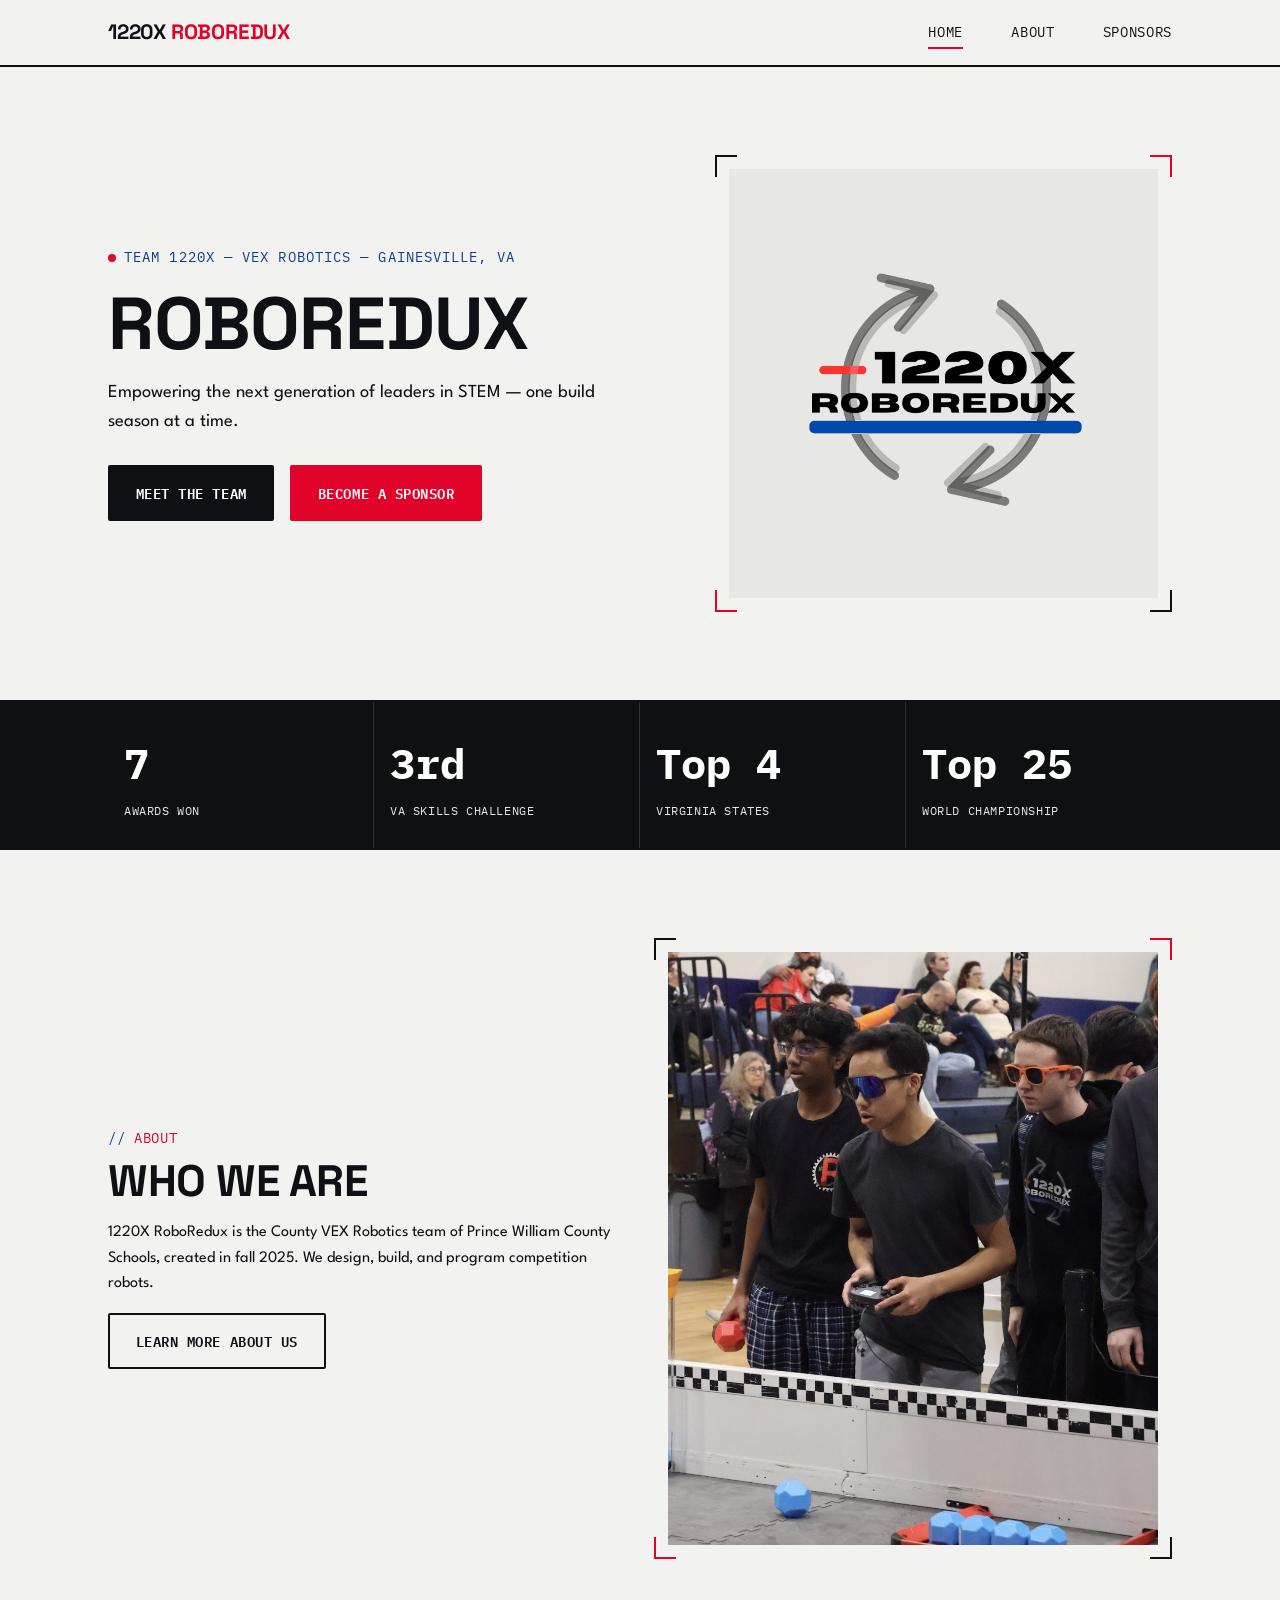
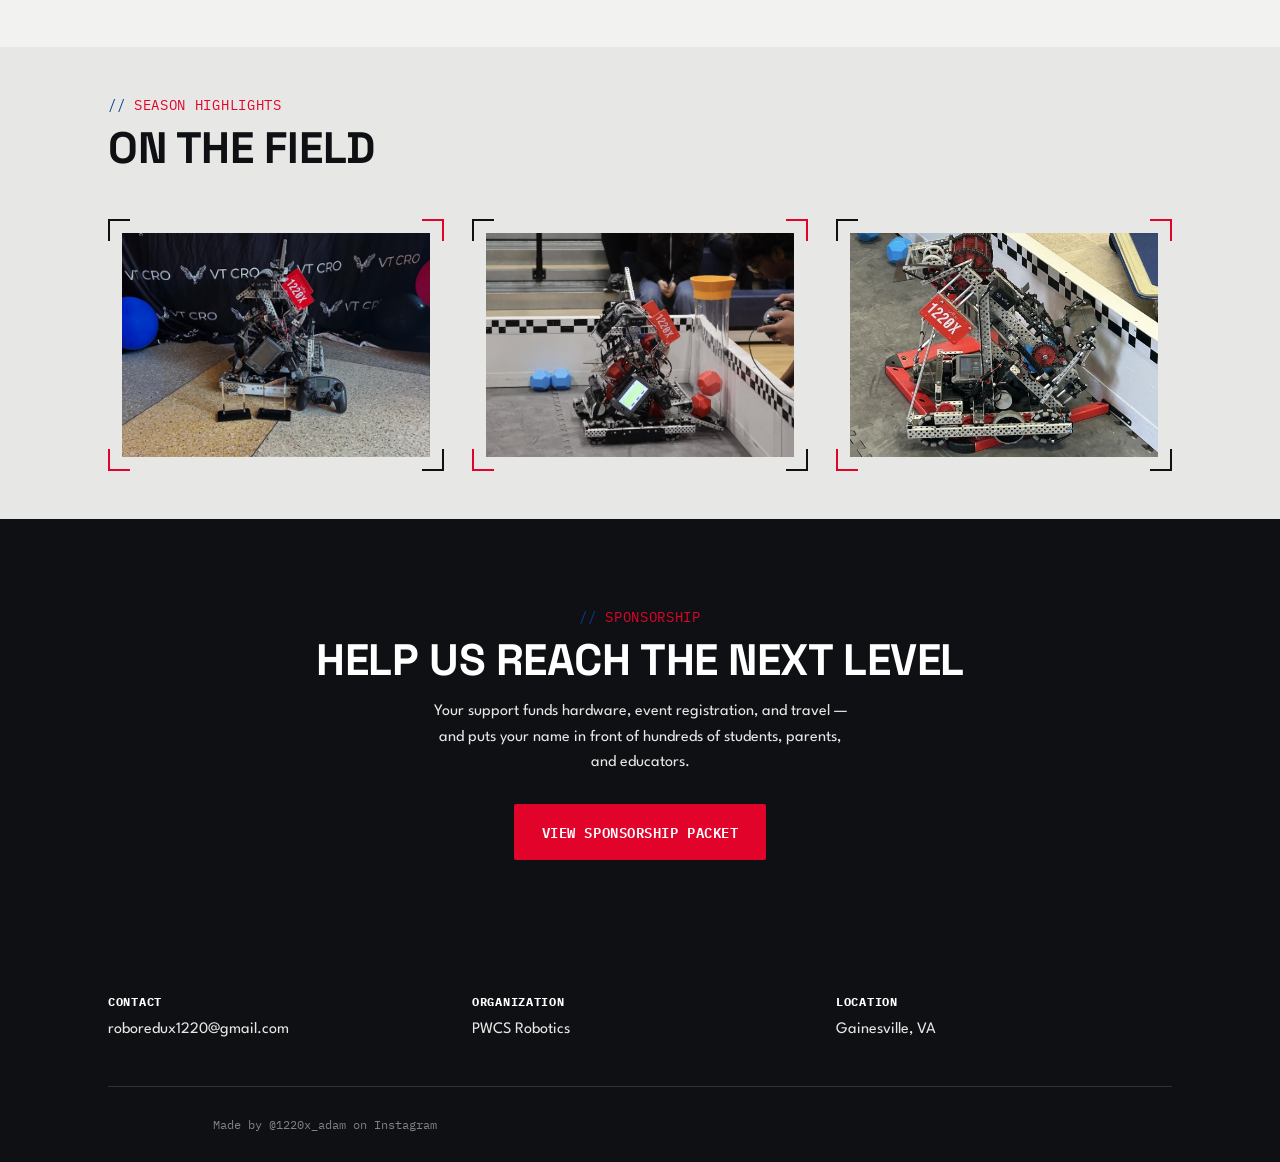
==== commit 969b3b46: "Replace IBM Plex Mono font with League Spartan" ====
--- a/index.html
+++ b/index.html
@@ -9,8 +9,7 @@
   <!-- Fonts: Space Grotesk (headings), IBM Plex Mono (labels/stats), Inter (body text) -->
   <link rel="preconnect" href="https://fonts.googleapis.com">
   <link rel="preconnect" href="https://fonts.gstatic.com" crossorigin>
-  <link href="https://fonts.googleapis.com/css2?family=Space+Grotesk:wght@500;700&family=IBM+Plex+Mono:wght@500;600&family=Inter:wght@400;500;600&display=swap" rel="stylesheet">
-
+  <link href="https://fonts.googleapis.com/css2?family=Space+Grotesk:wght@500;700&family=IBM+Plex+Mono:wght@500;600&family=League+Spartan:wght@400;500;600&display=swap" rel="stylesheet">
   <link rel="stylesheet" href="css/style.css">
 </head>
 <body>
--- a/css/style.css
+++ b/css/style.css
@@ -55,7 +55,7 @@
   /* type */
   --font-display: "Space Grotesk", "Arial Black", sans-serif;
   --font-mono: "IBM Plex Mono", ui-monospace, monospace;
-  --font-body: "Inter", system-ui, -apple-system, sans-serif;
+  --font-body: "League Spartan", system-ui, -apple-system, sans-serif;
 
   /* spacing scale */
   --space-xs: 0.5rem;
@@ -778,3 +778,12 @@
   object-fit: cover;
   object-position: center;
 }
+
+/* -------------------------------------------------------------------------
+   23. SPONSOR NAME LINKS
+   Lets a sponsor's name link out to their website.
+------------------------------------------------------------------------- */
+.sponsor-card h4 a:hover {
+  color: var(--red);
+  text-decoration: underline;
+}
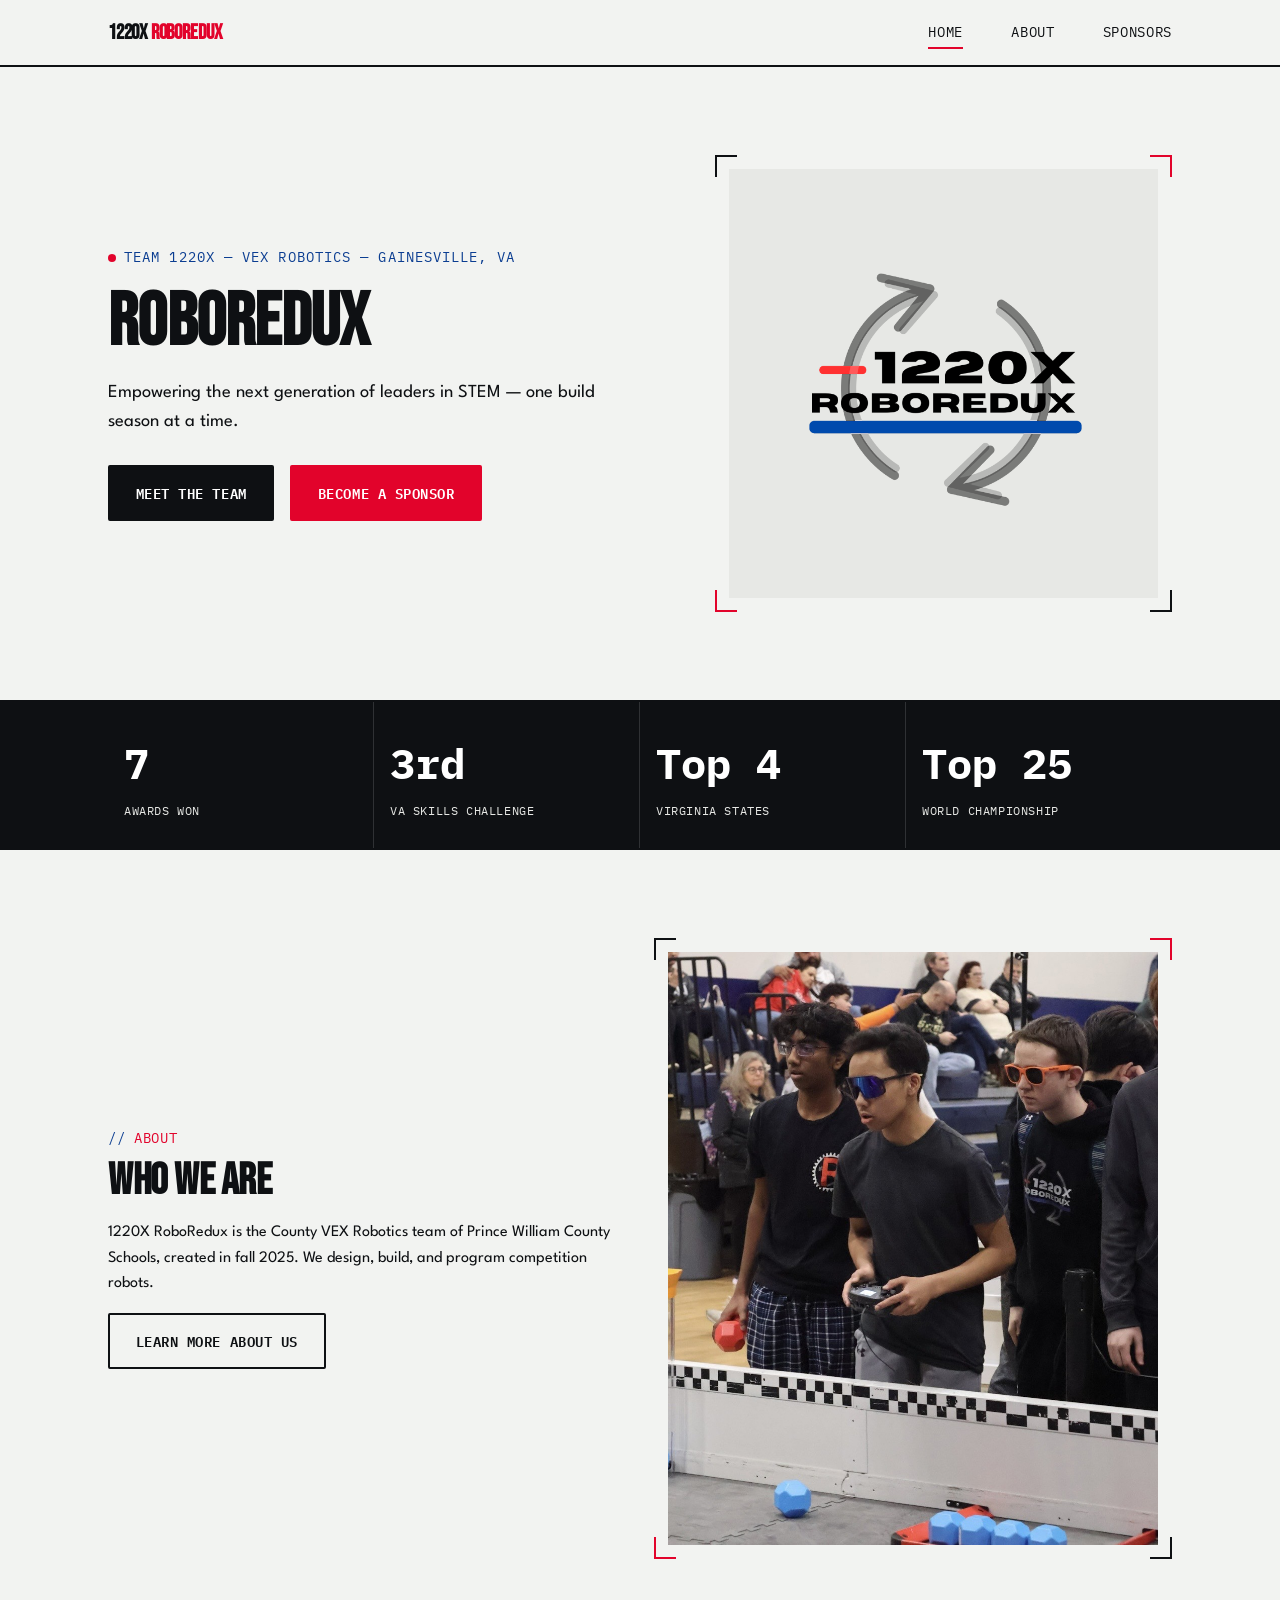
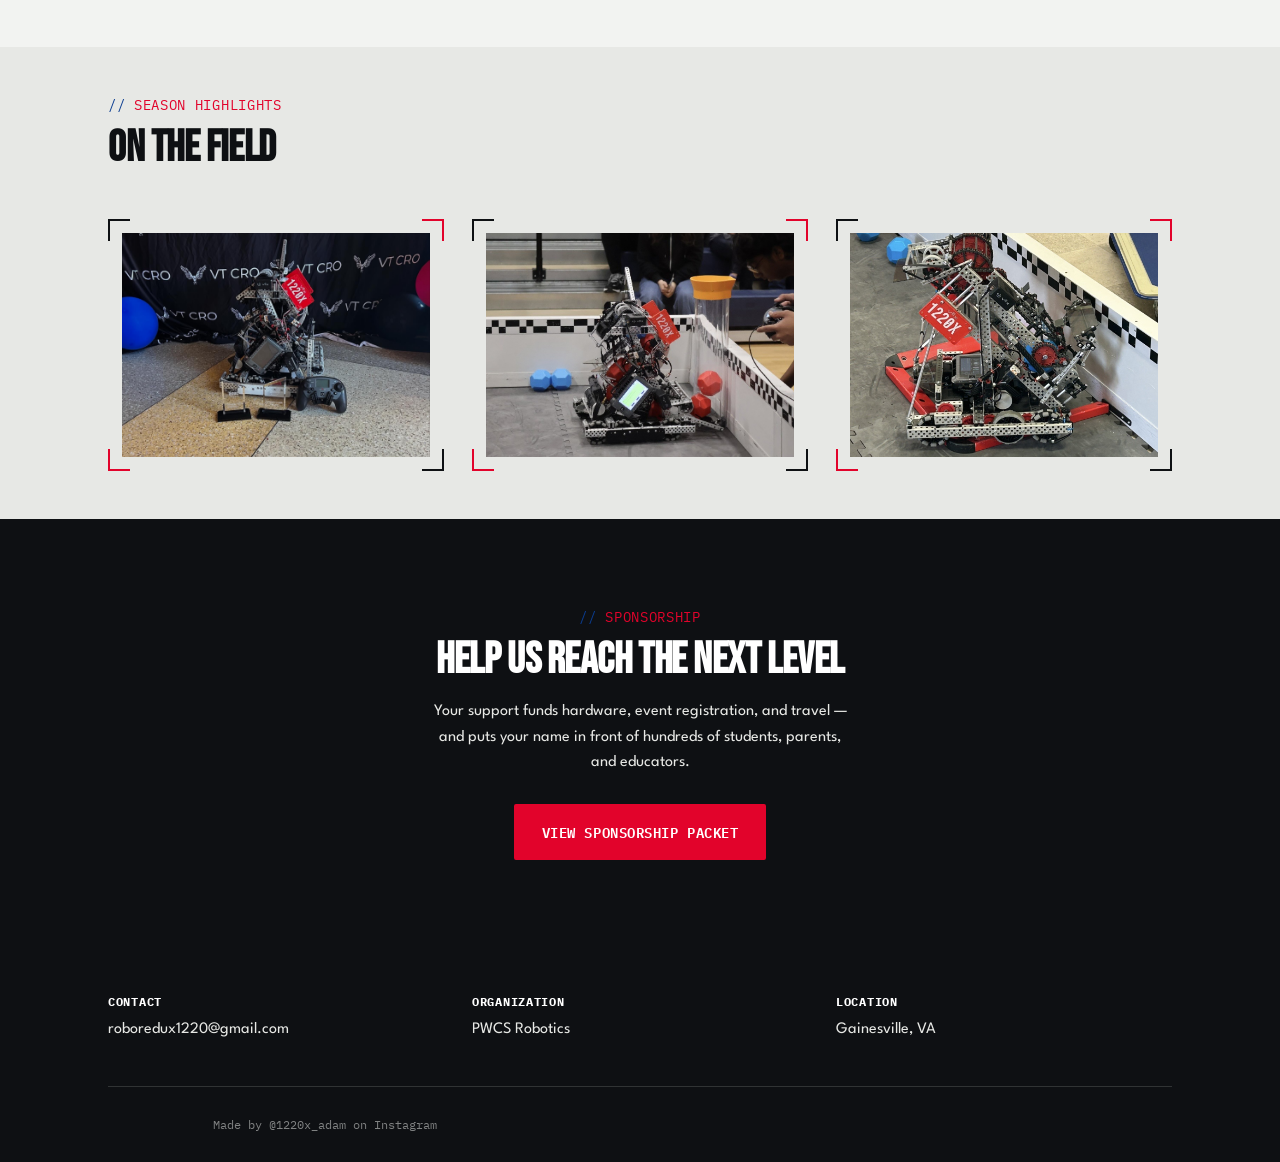
==== commit cc957b93: "Update font link to use Bebas Neue" ====
--- a/index.html
+++ b/index.html
@@ -9,7 +9,7 @@
   <!-- Fonts: Space Grotesk (headings), IBM Plex Mono (labels/stats), Inter (body text) -->
   <link rel="preconnect" href="https://fonts.googleapis.com">
   <link rel="preconnect" href="https://fonts.gstatic.com" crossorigin>
-  <link href="https://fonts.googleapis.com/css2?family=Space+Grotesk:wght@500;700&family=IBM+Plex+Mono:wght@500;600&family=League+Spartan:wght@400;500;600&display=swap" rel="stylesheet">
+  <link href="https://fonts.googleapis.com/css2?family=Bebas+Neue&family=IBM+Plex+Mono:wght@500;600&family=League+Spartan:wght@400;500;600&display=swap" rel="stylesheet">
   <link rel="stylesheet" href="css/style.css">
 </head>
 <body>
--- a/css/style.css
+++ b/css/style.css
@@ -53,7 +53,7 @@
   --gold: #c9982b;
 
   /* type */
-  --font-display: "Space Grotesk", "Arial Black", sans-serif;
+  --font-display: "Bebas Neue", "Arial Narrow", sans-serif;
   --font-mono: "IBM Plex Mono", ui-monospace, monospace;
   --font-body: "League Spartan", system-ui, -apple-system, sans-serif;
 
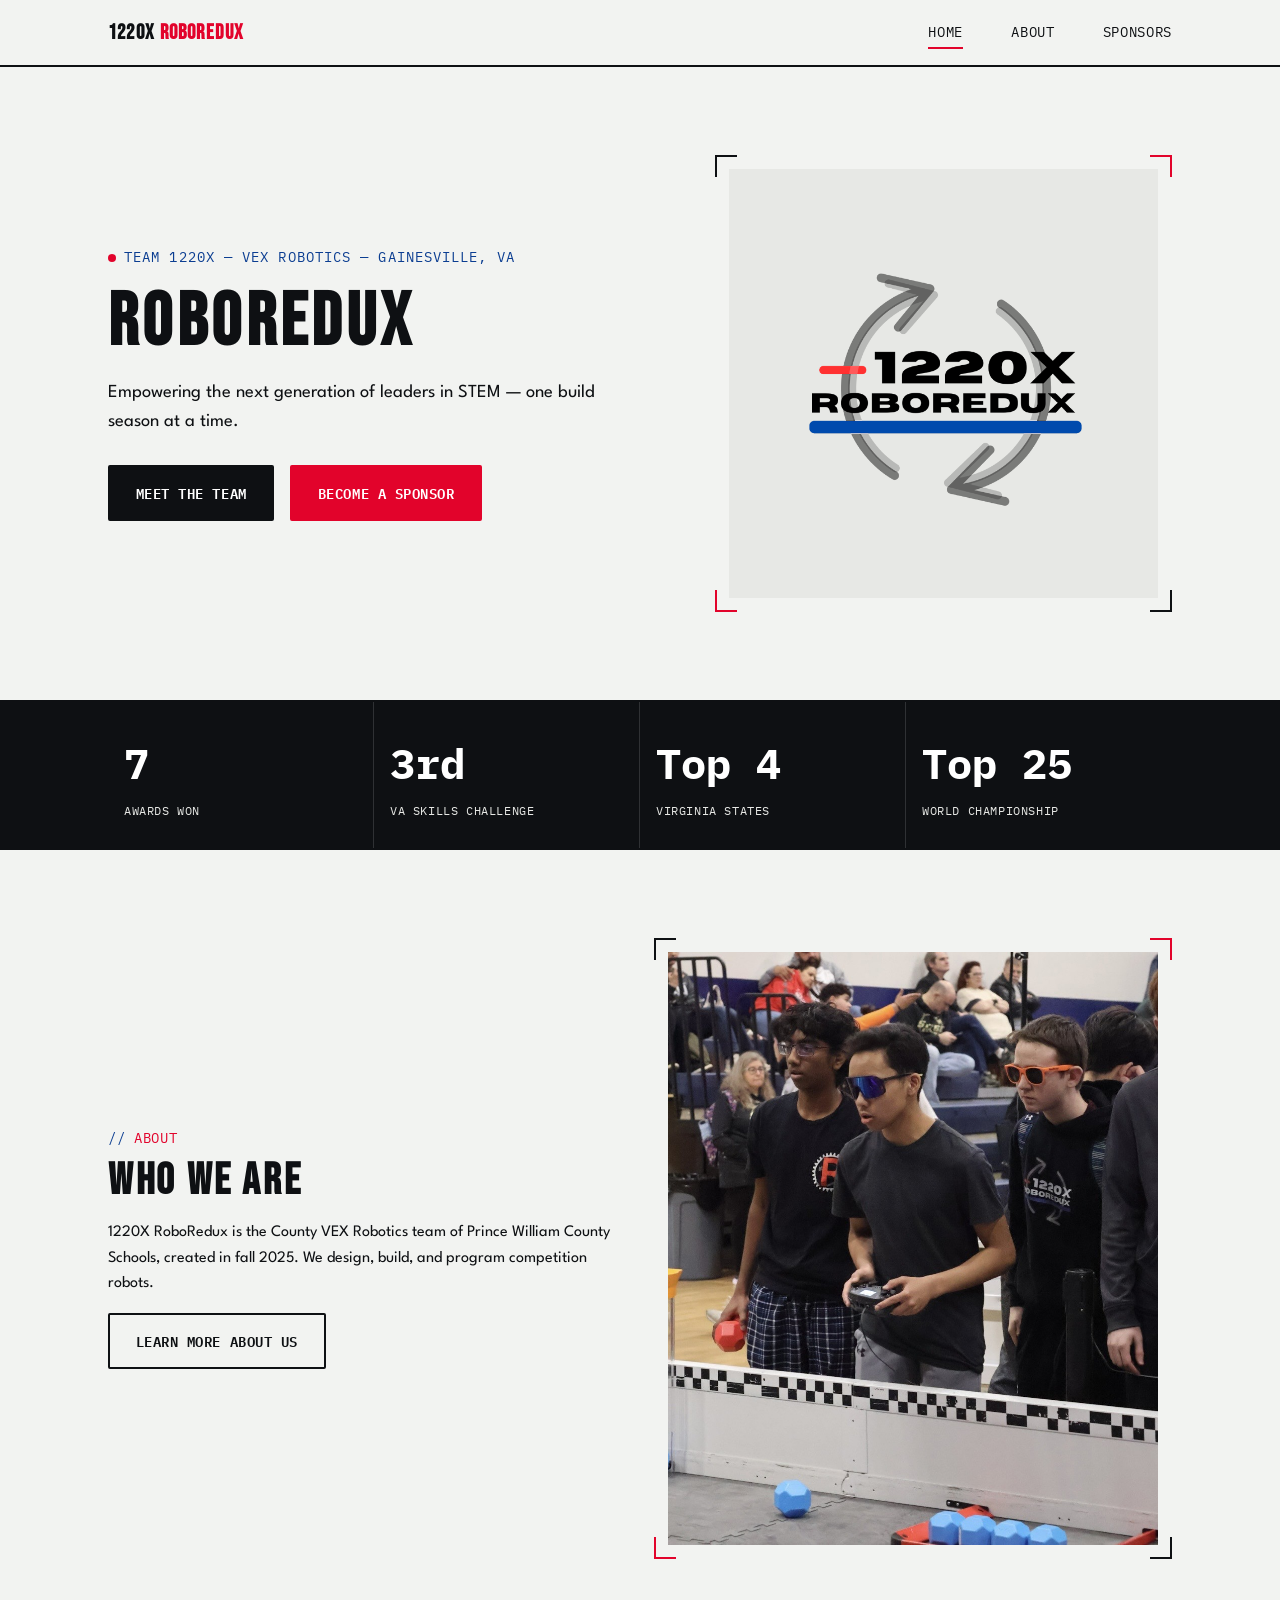
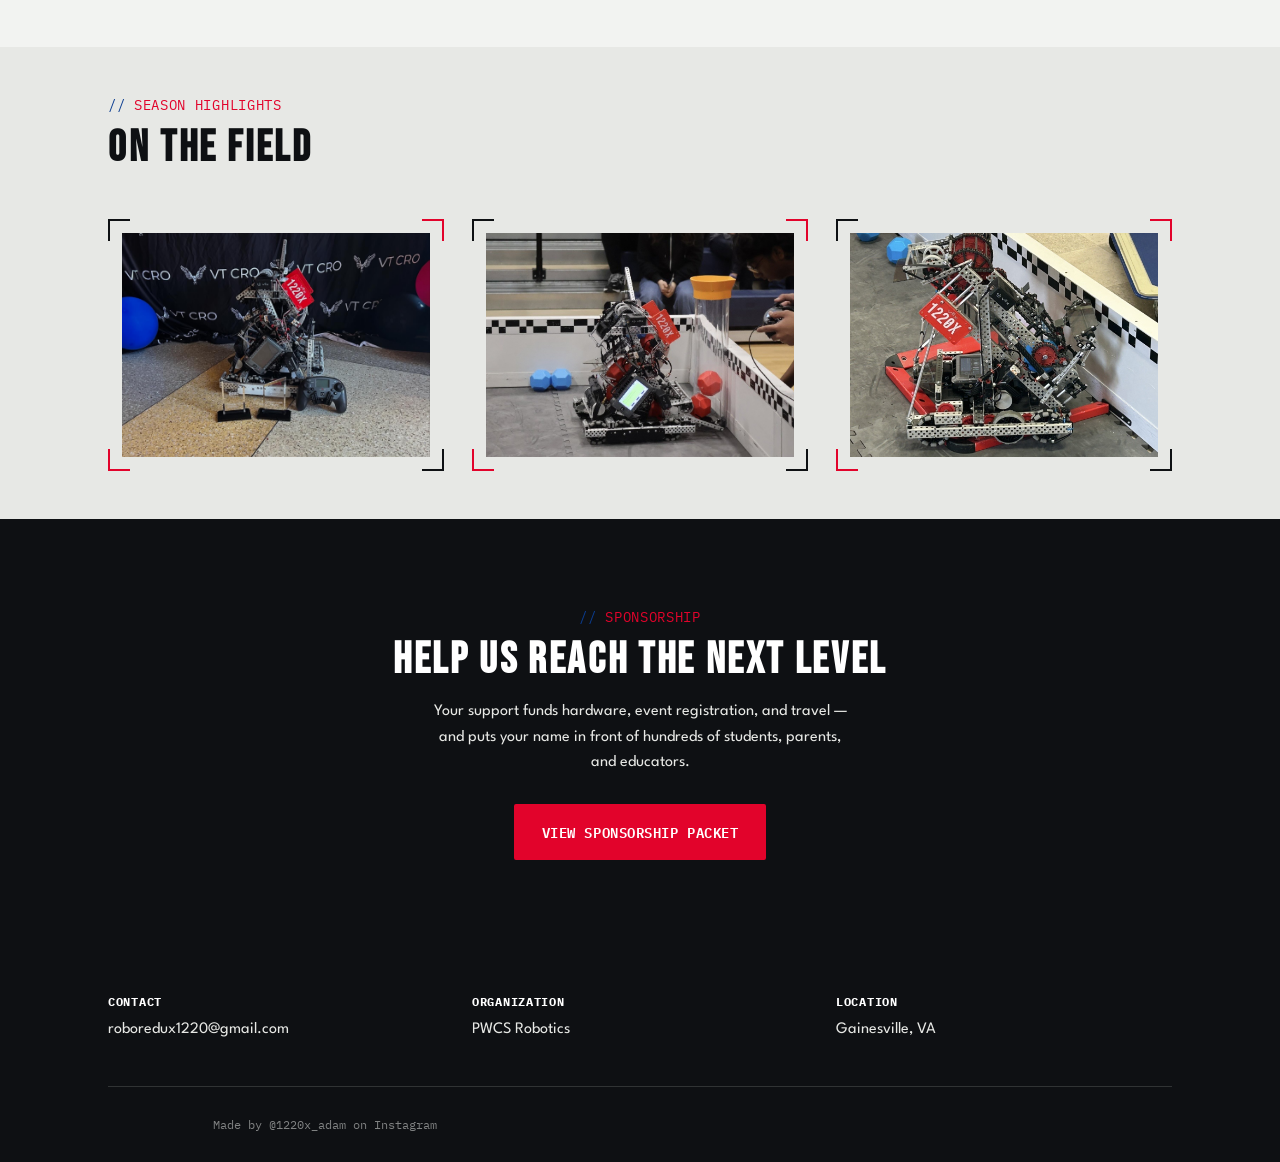
==== commit 3b8b7f66: "Fix formatting issues in index.html" ====
--- a/index.html
+++ b/index.html
@@ -176,3 +176,4 @@
   <script src="js/main.js"></script>
 </body>
 </html>
+
--- a/css/style.css
+++ b/css/style.css
@@ -92,7 +92,7 @@
   font-weight: 700;
   line-height: 1.05;
   margin: 0 0 var(--space-sm);
-  letter-spacing: -0.01em;
+  letter-spacing: 0.06em;
 }
 
 h1 { font-size: clamp(2.6rem, 6vw, 4.6rem); text-transform: uppercase; }
@@ -239,7 +239,7 @@
   font-weight: 700;
   font-size: 1.3rem;
   text-transform: uppercase;
-  letter-spacing: -0.01em;
+  letter-spacing: 0.06em;
 }
 .logo-highlight { color: var(--red); }
 
@@ -787,3 +787,14 @@
   color: var(--red);
   text-decoration: underline;
 }
+
+/* -------------------------------------------------------------------------
+   24. SMALL HEADING SPACING FIX
+   Letter-spacing above is tuned for large headline sizes. At the small
+   sizes used for team/sponsor card names, that same em value shrinks to
+   almost nothing, so these get their own wider spacing for readability.
+------------------------------------------------------------------------- */
+.team-card h4,
+.sponsor-card h4 {
+  letter-spacing: 0.1em;
+}
